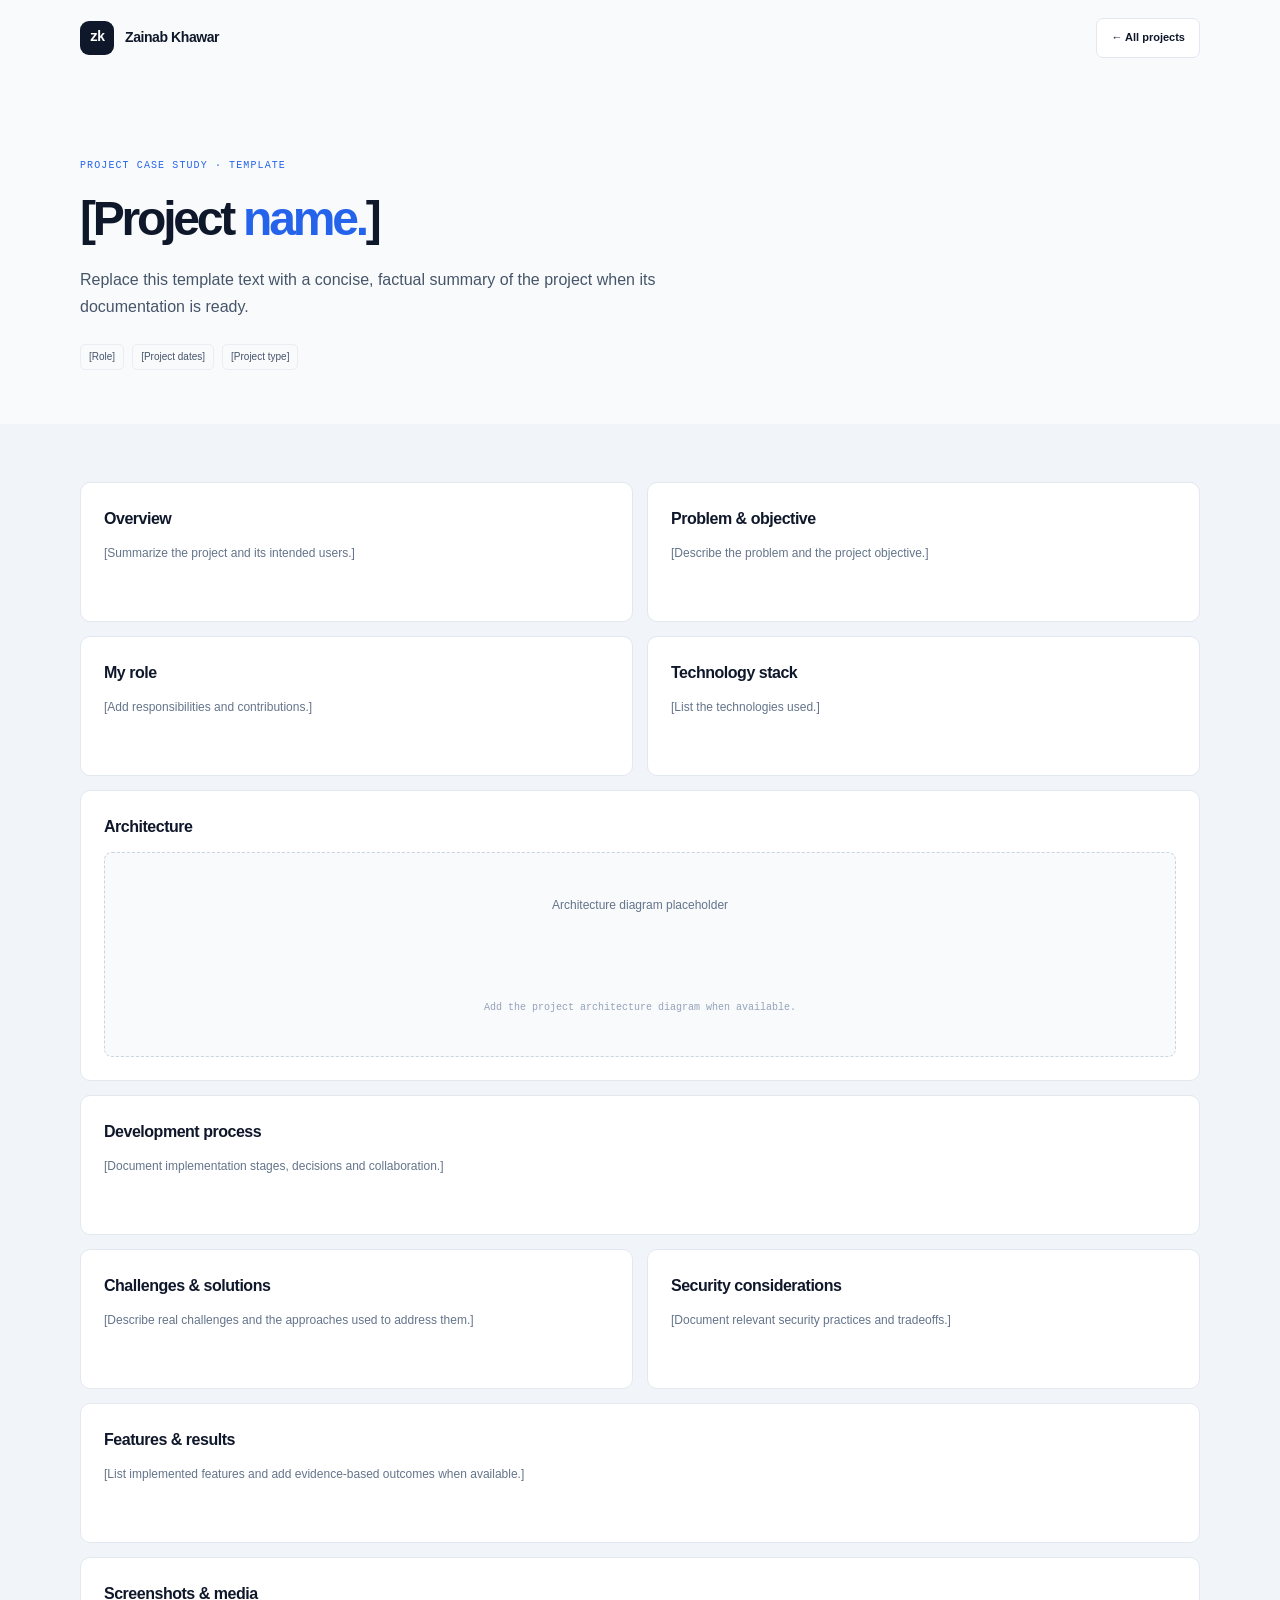
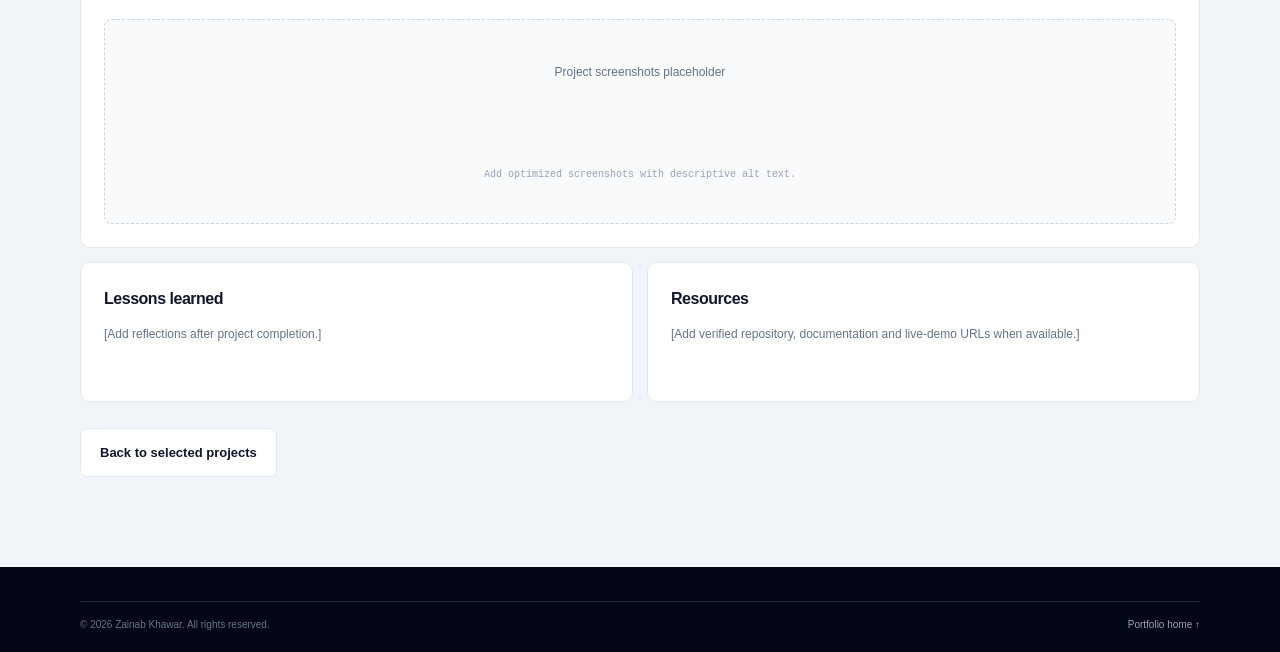
==== case-study-template.html @ e2bd28a9 "Add Zainab Khawar portfolio website" ====
<!doctype html>
<html lang="en">
  <head>
    <meta charset="UTF-8" /><meta name="viewport" content="width=device-width, initial-scale=1.0" />
    <meta name="robots" content="noindex" />
    <title>Project Case Study Template — Zainab Khawar</title>
    <link rel="stylesheet" href="styles.css" />
    <style>
      .case-hero{padding:82px 0 54px}.case-hero .section-title{max-width:820px}.case-lead{max-width:680px;margin:22px 0 0;color:var(--body);font-size:16px}.case-meta{display:flex;flex-wrap:wrap;gap:8px;margin-top:24px}.case-content{padding:58px 0 90px}.case-grid{display:grid;grid-template-columns:1fr 1fr;gap:14px}.case-block{min-height:140px;padding:23px;background:white;border:1px solid var(--line);border-radius:10px}.case-block h2{margin:0 0 12px;font-size:16px;letter-spacing:-.03em}.case-block p{margin:0;color:var(--muted);font-size:12px}.case-block.wide{grid-column:1/-1}.media-slot{display:grid;place-items:center;min-height:205px;border:1px dashed #cbd5e1;border-radius:8px;background:#f8fafc;color:#64748b;text-align:center;font-size:12px}.media-slot span{display:block;color:#94a3b8;font:10px var(--mono)}.case-footer{display:flex;gap:12px;margin-top:26px}@media(max-width:650px){.case-hero{padding:55px 0 36px}.case-content{padding:38px 0 60px}.case-grid{grid-template-columns:1fr}.case-block.wide{grid-column:auto}.case-footer{flex-wrap:wrap}}
    </style>
  </head>
  <body>
    <header class="site-header"><nav class="nav container" aria-label="Case study navigation"><a class="brand" href="index.html"><span class="brand-mark">zk</span><span>Zainab Khawar</span></a><a class="button button-small button-outline" href="index.html#projects">← All projects</a></nav></header>
    <main>
      <section class="case-hero"><div class="container"><p class="section-kicker">PROJECT CASE STUDY · TEMPLATE</p><h1 class="section-title">[Project <span>name.</span>]</h1><p class="case-lead">Replace this template text with a concise, factual summary of the project when its documentation is ready.</p><div class="case-meta"><span class="tag">[Role]</span><span class="tag">[Project dates]</span><span class="tag">[Project type]</span></div></div></section>
      <section class="case-content section-tint"><div class="container case-grid">
        <article class="case-block"><h2>Overview</h2><p>[Summarize the project and its intended users.]</p></article>
        <article class="case-block"><h2>Problem &amp; objective</h2><p>[Describe the problem and the project objective.]</p></article>
        <article class="case-block"><h2>My role</h2><p>[Add responsibilities and contributions.]</p></article>
        <article class="case-block"><h2>Technology stack</h2><p>[List the technologies used.]</p></article>
        <article class="case-block wide"><h2>Architecture</h2><div class="media-slot">Architecture diagram placeholder<span>Add the project architecture diagram when available.</span></div></article>
        <article class="case-block wide"><h2>Development process</h2><p>[Document implementation stages, decisions and collaboration.]</p></article>
        <article class="case-block"><h2>Challenges &amp; solutions</h2><p>[Describe real challenges and the approaches used to address them.]</p></article>
        <article class="case-block"><h2>Security considerations</h2><p>[Document relevant security practices and tradeoffs.]</p></article>
        <article class="case-block wide"><h2>Features &amp; results</h2><p>[List implemented features and add evidence-based outcomes when available.]</p></article>
        <article class="case-block wide"><h2>Screenshots &amp; media</h2><div class="media-slot">Project screenshots placeholder<span>Add optimized screenshots with descriptive alt text.</span></div></article>
        <article class="case-block"><h2>Lessons learned</h2><p>[Add reflections after project completion.]</p></article>
        <article class="case-block"><h2>Resources</h2><p>[Add verified repository, documentation and live-demo URLs when available.]</p></article>
      </div><div class="container case-footer"><a class="button button-outline" href="index.html#projects">Back to selected projects</a></div></section>
    </main>
    <footer class="site-footer"><div class="container footer-bottom"><span>© 2026 Zainab Khawar. All rights reserved.</span><a href="index.html">Portfolio home ↑</a></div></footer>
  </body>
</html>
---- styles.css ----
:root{--paper:#f8fafc;--white:#fff;--ink:#0f172a;--body:#475569;--muted:#64748b;--blue:#2563eb;--blue-dark:#1d4ed8;--indigo:#4f46e5;--line:#e2e8f0;--tint:#f1f5f9;--navy:#020617;--radius:14px;--shadow:0 12px 34px rgba(15,23,42,.055);--sans:"Inter",-apple-system,BlinkMacSystemFont,"Segoe UI",sans-serif;--mono:"DM Mono",ui-monospace,SFMono-Regular,monospace}
*{box-sizing:border-box}html{scroll-behavior:smooth;scroll-padding-top:88px}body{margin:0;background:var(--paper);color:var(--ink);font-family:var(--sans);font-size:15px;line-height:1.65;-webkit-font-smoothing:antialiased}a{color:inherit;text-decoration:none}button,input,textarea{font:inherit}button{color:inherit}.container{width:min(1120px,calc(100% - 48px));margin:0 auto}.section-shell{position:relative}.skip-link{position:fixed;top:-100px;left:16px;z-index:1000;background:var(--ink);color:white;padding:10px 16px;border-radius:6px}.skip-link:focus{top:12px}.site-header{height:76px;position:sticky;top:0;z-index:50;background:rgba(248,250,252,.86);border-bottom:1px solid transparent;backdrop-filter:blur(14px);transition:box-shadow .25s,border-color .25s}.site-header.is-scrolled{border-color:rgba(226,232,240,.8);box-shadow:0 5px 22px rgba(15,23,42,.04)}.nav{height:100%;display:flex;align-items:center;justify-content:space-between}.brand{display:inline-flex;align-items:center;gap:11px;font-size:14px;font-weight:700;letter-spacing:-.03em}.brand-mark{display:grid;place-items:center;width:34px;height:34px;background:var(--ink);border-radius:9px;color:white;font-family:var(--mono);font-size:14px;letter-spacing:-.09em}.nav-links{display:flex;align-items:center;gap:27px}.nav-links>a{position:relative;color:var(--body);font-size:12px;font-weight:550;transition:color .2s}.nav-links>a:after{position:absolute;content:"";height:1px;background:var(--blue);left:0;bottom:-6px;width:0;transition:width .2s}.nav-links>a:hover{color:var(--blue)}.nav-links>a:hover:after{width:100%}.menu-toggle{display:none}.button{display:inline-flex;justify-content:center;align-items:center;gap:15px;min-height:48px;padding:0 19px;border:1px solid transparent;border-radius:7px;font-size:13px;font-weight:600;cursor:pointer;transition:background .2s,border-color .2s,color .2s,transform .2s}.button:hover{transform:translateY(-2px)}.button:focus-visible,a:focus-visible,.menu-toggle:focus-visible,summary:focus-visible{outline:3px solid rgba(37,99,235,.45);outline-offset:3px}.button-primary{color:white;background:var(--blue);box-shadow:0 4px 11px rgba(37,99,235,.15)}.button-primary:hover{background:var(--blue-dark)}.button-outline{background:white;border-color:var(--line);color:var(--ink)}.button-outline:hover{border-color:#94a3b8;background:#f8fafc}.button-small{min-height:38px;padding:0 14px;font-size:11px}.hero{overflow:hidden;padding:83px 0 25px;background:radial-gradient(ellipse at 83% 38%,rgba(219,234,254,.34),transparent 40%),var(--paper)}.hero-grid{display:grid;grid-template-columns:1.04fr .96fr;align-items:center;gap:58px;min-height:480px}.eyebrow,.section-kicker,.meta-label,.visual-label,.visual-topline,.visual-footer,.hero-footnote,.timeline-date,.project-label,.project-art-index,.art-window-head,.chart-label,.achievement-year{font-family:var(--mono);font-size:10px;letter-spacing:.11em}.eyebrow{display:flex;align-items:center;gap:10px;color:#334155;font-weight:500}.status-dot{width:7px;height:7px;border-radius:50%;background:#22a06b;box-shadow:0 0 0 3px rgba(34,160,107,.12)}.eyebrow-divider{color:#cbd5e1}.intro{margin:36px 0 1px;color:var(--body);font-size:17px}.hero h1{margin:0;font-size:clamp(55px,6vw,76px);line-height:.99;letter-spacing:-.075em;font-weight:750}.hero h1 span{color:var(--blue)}.hero h2{margin:23px 0 12px;font-size:clamp(20px,2.1vw,26px);line-height:1.35;letter-spacing:-.045em;font-weight:600}.hero-description{max-width:520px;margin:0;color:var(--body);font-size:14px;line-height:1.8}.hero-actions{display:flex;flex-wrap:wrap;gap:11px;margin-top:26px}.social-links{display:flex;gap:24px;margin-top:26px}.social-links a{font-size:12px;font-weight:550;color:#334155}.social-links a span{padding-left:3px;color:#94a3b8}.social-links a:hover{color:var(--blue)}.hero-visual{position:relative;max-width:470px;width:100%;justify-self:end;background:#fff;border:1px solid #dbe3ee;border-radius:14px;box-shadow:0 22px 56px rgba(15,23,42,.09);overflow:hidden}.visual-topline{height:43px;border-bottom:1px solid #edf1f6;display:flex;align-items:center;justify-content:space-between;padding:0 18px;color:#64748b;letter-spacing:.015em;font-size:10px}.visual-topline>span:first-child{display:flex;gap:5px}.visual-topline i{width:7px;height:7px;border-radius:100%;background:#cbd5e1}.visual-topline i:first-child{background:#fca5a5}.visual-topline i:nth-child(2){background:#fcd34d}.visual-topline i:nth-child(3){background:#86efac}.mono{font-family:var(--mono);color:#94a3b8}.visual-content{padding:28px 29px 25px}.visual-label{color:#94a3b8;font-size:9px}.visual-code{padding:18px 0 20px;font-family:var(--mono);font-size:12px;line-height:2.05;color:#334155}.code-muted{color:#94a3b8}.code-purple{color:#7c3aed}.code-blue{color:#2563eb}.code-green{color:#059669}.code-orange{color:#c2410c}.visual-rule{height:1px;background:#edf1f6;margin-bottom:13px}.focus-grid{display:grid;grid-template-columns:1fr 1fr;gap:4px 19px}.focus-item{display:grid;grid-template-columns:28px 1fr auto;align-items:center;gap:9px;min-height:43px;border-bottom:1px solid #f1f5f9;font-size:10px;font-weight:550;color:#334155}.focus-item b{font-family:var(--mono);font-size:9px;font-weight:400;color:#94a3b8}.focus-icon{display:grid;place-items:center;width:25px;height:25px;border-radius:7px;background:#f1f5f9;color:#334155;font:500 9px var(--mono)}.icon-blue{background:#eff6ff;color:#2563eb}.icon-violet{background:#f5f3ff;color:#6d52c6}.icon-slate{background:#f1f5f9;color:#475569}.visual-footer{height:41px;display:flex;align-items:center;gap:8px;padding:0 17px;border-top:1px solid #edf1f6;font-size:9px;letter-spacing:0;color:#475569}.visual-footer .mono{margin-left:auto}.visual-footer .status-dot{width:6px;height:6px}.hero-footnote{display:flex;justify-content:space-between;margin-top:60px;color:#94a3b8;font-size:9px}.hero-footnote span:last-child span{color:var(--blue);margin-left:6px}.highlights{padding:19px 0 58px}.highlight-grid{display:grid;grid-template-columns:repeat(4,1fr);gap:12px}.highlight-card{position:relative;display:flex;align-items:center;gap:14px;min-height:88px;padding:16px 18px;background:white;border:1px solid var(--line);border-radius:10px;transition:transform .25s,box-shadow .25s}.highlight-card:hover,.skill-card:hover,.cert-card:hover{transform:translateY(-3px);box-shadow:var(--shadow)}.highlight-card strong{font-size:25px;letter-spacing:-.07em;color:var(--blue);white-space:nowrap}.highlight-card div{display:grid;gap:2px}.highlight-card b{font-size:11px;line-height:1.35}.highlight-card div span{font-size:9px;color:var(--muted)}.highlight-card>i{position:absolute;right:13px;top:12px;font-size:10px;color:#cbd5e1;font-style:normal}.section{padding:102px 0}.section-tint{background:#f1f5f9}.two-column{display:grid;grid-template-columns:.78fr 1.22fr;gap:100px}.section-kicker{margin:0 0 17px;color:var(--blue);font-size:10px}.section-title{margin:0;font-size:clamp(34px,4vw,46px);line-height:1.12;letter-spacing:-.067em;font-weight:700}.section-title span{color:var(--blue)}.section-lead{max-width:330px;margin-top:22px;color:var(--body);font-size:16px;line-height:1.7}.body-copy{margin:0 0 15px;color:var(--body);font-size:14px;line-height:1.85}.info-grid{display:grid;grid-template-columns:1fr 1fr;margin-top:27px;border-top:1px solid var(--line)}.info-item{display:grid;gap:4px;padding:15px 12px 13px 0;border-bottom:1px solid var(--line)}.meta-label{color:#94a3b8;font-size:9px}.info-item strong{font-size:12px;font-weight:600}.languages{display:flex;align-items:center;gap:22px;padding-top:16px}.languages>span:not(.meta-label){font-size:11px;font-weight:600}.languages small{display:block;color:var(--muted);font-size:10px;font-weight:400}.section-heading-row{display:flex;justify-content:space-between;align-items:end;gap:30px;margin-bottom:37px}.section-side-note{max-width:350px;margin:0 0 4px;color:var(--muted);font-size:12px;line-height:1.75}.skill-grid{display:grid;grid-template-columns:repeat(4,1fr);gap:13px}.skill-card{min-height:150px;padding:19px;background:white;border:1px solid var(--line);border-radius:11px;transition:transform .25s,box-shadow .25s}.skill-title{display:flex;align-items:center;gap:10px;margin-bottom:16px}.skill-icon{display:grid;place-items:center;width:29px;height:29px;background:#eff6ff;border-radius:7px;color:var(--blue);font:500 12px var(--mono)}.skill-title h3{margin:0;font-size:12px;letter-spacing:-.02em;font-weight:650}.skill-index{margin-left:auto;color:#cbd5e1;font:10px var(--mono)}.tag-list{display:flex;flex-wrap:wrap;gap:6px}.tag{display:inline-flex;align-items:center;padding:4px 8px;background:#f8fafc;border:1px solid #e9eef4;border-radius:5px;color:#475569;font-size:9px;line-height:1.35}.timeline{position:relative;margin-left:5px;padding-left:32px}.timeline:before{position:absolute;content:"";left:5px;top:6px;bottom:16px;width:1px;background:#dbe3ed}.timeline-entry{position:relative;display:grid;grid-template-columns:185px 1fr;gap:31px;padding-bottom:26px}.timeline-marker{position:absolute;top:3px;left:-32px;width:11px;height:11px;border:2px solid var(--blue);border-radius:50%;background:var(--paper);box-shadow:0 0 0 4px var(--paper)}.timeline-date{padding-top:4px;color:var(--muted);font-size:10px;letter-spacing:.025em;line-height:1.7}.experience-card{padding:23px 25px;background:white;border:1px solid var(--line);border-radius:11px}.experience-head{display:flex;justify-content:space-between;gap:15px}.experience-head h3{margin:0;font-size:17px;letter-spacing:-.035em}.company{margin:4px 0 0;color:var(--body);font-size:11px}.company span{margin:0 5px;color:#94a3b8}.experience-arrow{color:#94a3b8;font-size:15px}.experience-card ul{display:grid;gap:6px;margin:17px 0;padding-left:17px;color:var(--body);font-size:11px;line-height:1.7}.experience-card li::marker{color:#94a3b8}.experience-card .tag-list{margin-top:14px}.projects-grid{display:grid;grid-template-columns:1fr 1fr;gap:18px}.project-card{overflow:hidden;background:white;border:1px solid var(--line);border-radius:12px;transition:transform .25s,box-shadow .25s}.project-card:hover{transform:translateY(-3px);box-shadow:0 15px 36px rgba(15,23,42,.075)}.project-featured{grid-column:1/-1;display:grid;grid-template-columns:1.08fr .92fr}.project-art{position:relative;display:grid;place-items:center;min-height:185px;overflow:hidden;background:linear-gradient(140deg,#edf4fd,#f4f6fa 70%)}.project-featured .project-art{min-height:380px}.art-risk{background:linear-gradient(140deg,#eaf1fb,#f4f6fb 65%,#e9eef6)}.art-window{position:relative;width:78%;max-width:500px;padding:15px 16px 14px;border:1px solid rgba(148,163,184,.35);border-radius:8px;background:rgba(255,255,255,.94);box-shadow:0 16px 35px rgba(30,58,97,.1);transform:perspective(800px) rotateY(-6deg) rotateX(2deg)}.art-window-head{display:flex;justify-content:space-between;padding-bottom:12px;border-bottom:1px solid #edf1f6;font-size:7px;letter-spacing:.08em;color:#64748b}.art-window-head span:last-child{color:#16845c}.art-metrics{display:grid;grid-template-columns:1.2fr 1fr 1fr;gap:10px;margin-top:12px}.art-metrics>div{min-height:60px;padding:9px;background:#f8fafc;border:1px solid #edf1f6;border-radius:5px}.art-metrics small,.art-metrics b,.metric-caption{display:block}.art-metrics small{font:7px var(--mono);color:#94a3b8}.art-metrics b{margin:4px 0 0;font-size:13px;line-height:1.2;letter-spacing:-.04em}.art-metrics>div:first-child b{color:#b7791f;font-size:11px}.metric-caption{font-size:7px;color:#94a3b8}.metric-line{display:block;height:3px;margin-top:7px;border-radius:4px;background:#e2e8f0}.metric-line i{display:block;width:55%;height:100%;border-radius:4px;background:#e9b54a}.art-chart{margin-top:12px;padding:9px 10px 4px;border:1px solid #edf1f6;border-radius:5px}.chart-label{display:flex;justify-content:space-between;color:#64748b;font-size:7px;letter-spacing:.04em}.chart-label span{color:#94a3b8}.chart-bars{display:flex;align-items:end;gap:5px;height:65px;margin-top:8px;border-bottom:1px solid #e2e8f0;background:repeating-linear-gradient(to bottom,transparent 0,transparent 20px,#f1f5f9 21px)}.chart-bars i{flex:1;border-radius:2px 2px 0 0;background:linear-gradient(#7da6ec,#afc9f4);opacity:.85}.art-side-note{position:absolute;right:7%;top:26%;display:flex;align-items:center;gap:8px;padding:9px 12px;border:1px solid #e2e8f0;border-radius:6px;background:white;box-shadow:0 7px 18px rgba(15,23,42,.07);font-size:8px;color:#475569}.art-side-note b{color:#94a3b8;font-size:13px}.art-note-dot{width:6px;height:6px;border-radius:50%;background:#22a06b}.art-stamp,.project-art-index{position:absolute;right:17px;bottom:14px;color:#94a3b8;font-size:8px}.project-body{padding:19px 21px 21px}.project-featured .project-body{padding:29px 30px}.project-label{display:inline-flex;align-items:center;gap:7px;margin-bottom:13px;padding:6px 8px;border:1px solid #dbeafe;border-radius:4px;background:#eff6ff;color:#1d4ed8;font-size:8px}.project-label span{width:5px;height:5px;border-radius:50%;background:#2563eb}.project-subtitle{margin:0 0 3px;color:var(--blue);font-size:9px;font-weight:600;letter-spacing:.025em}.project-body h3{margin:0;font-size:19px;line-height:1.3;letter-spacing:-.045em}.project-featured .project-body h3{max-width:390px;font-size:23px}.project-description{margin:9px 0 13px;color:var(--body);font-size:11px;line-height:1.75}.project-featured .project-description{max-width:440px;font-size:12px}.project-tags{margin:13px 0}.project-features{display:grid;grid-template-columns:1fr 1fr;gap:8px 10px;margin-top:16px;padding-top:14px;border-top:1px solid #edf1f6}.project-features span{display:flex;gap:7px;color:#475569;font-size:9px;line-height:1.5}.project-features i{color:#16845c;font-style:normal}.project-assets{margin-top:18px;padding-top:13px;border-top:1px solid #edf1f6}.project-assets summary{display:flex;justify-content:space-between;cursor:pointer;color:#475569;font-size:10px;font-weight:600}.project-assets summary span{color:#2563eb}.project-assets p{margin:9px 0 0;color:var(--muted);font-size:10px;line-height:1.6}.project-links{display:flex;gap:15px;margin-top:15px}.project-link{font-size:10px;font-weight:600;color:var(--blue)}.project-link:hover{text-decoration:underline}.art-med{background:linear-gradient(145deg,#e9eff9,#f7f8fb)}.art-task{background:linear-gradient(145deg,#e8f0fc,#f7f8fb)}.art-savory{background:linear-gradient(145deg,#f6efe7,#faf8f5)}.art-racing{background:linear-gradient(145deg,#e9edf3,#f7f8fb)}.mini-window{position:relative;width:74%;max-width:300px;min-height:116px;padding:10px 12px 11px;border:1px solid rgba(148,163,184,.32);border-radius:7px;background:rgba(255,255,255,.9);box-shadow:0 12px 26px rgba(15,23,42,.08);transform:rotate(-2deg)}.mini-window-bar{display:flex;align-items:center;gap:4px;color:#94a3b8;font:7px var(--mono)}.mini-window-bar span{margin-right:auto}.mini-window-bar i{width:5px;height:5px;border-radius:50%;background:#dbe3ed}.mini-content{display:flex;align-items:center;gap:10px;margin-top:19px}.mini-symbol{display:grid;place-items:center;width:34px;height:34px;border:1px solid #dbeafe;border-radius:8px;background:#eff6ff;color:#2563eb;font:600 10px var(--mono)}.art-savory .mini-symbol{background:#fdf3e8;border-color:#f4dfc9;color:#b76e31}.mini-content>div{display:grid;gap:3px}.mini-content b{font-size:10px;letter-spacing:-.02em}.mini-content>div span{font-size:8px;color:#94a3b8}.mini-arrow{margin-left:auto;color:#94a3b8}.mini-bottom{display:flex;gap:5px;margin-top:14px}.mini-bottom i{height:3px;border-radius:3px;background:#e9eef4}.mini-bottom i:first-child{width:36%}.mini-bottom i:nth-child(2){width:22%}.mini-bottom i:nth-child(3){width:17%}.mini-bottom i:nth-child(4){width:12%}.project-art-index{font-size:7px}.projects-bottom{display:flex;align-items:center;justify-content:space-between;margin-top:27px}.education-layout{align-items:center}.education-card{position:relative;display:flex;gap:20px;align-items:flex-start;padding:27px;background:white;border:1px solid var(--line);border-radius:12px;box-shadow:0 7px 22px rgba(15,23,42,.03)}.education-icon{display:grid;place-items:center;flex:0 0 46px;height:46px;border:1px solid #dbeafe;border-radius:10px;background:#eff6ff;color:#2563eb;font:500 13px var(--mono)}.education-card .meta-label{margin:1px 0 8px}.education-card h3{margin:0;font-size:18px;line-height:1.45;letter-spacing:-.04em}.education-card p:not(.meta-label){margin:6px 0;color:var(--body);font-size:12px}.education-date{color:var(--muted);font:10px var(--mono)}.education-mark{position:absolute;right:24px;top:22px;color:#94a3b8}.cert-grid{display:grid;grid-template-columns:repeat(3,1fr);gap:11px}.cert-card{display:flex;align-items:center;gap:12px;min-height:84px;padding:14px;background:white;border:1px solid var(--line);border-radius:9px;transition:transform .25s,box-shadow .25s}.cert-icon{display:grid;place-items:center;flex:0 0 36px;height:36px;border-radius:8px;background:#f1f5f9;color:#475569;font:500 8px var(--mono)}.cert-card h3{margin:0;font-size:10px;line-height:1.45;font-weight:650}.cert-card p{margin:4px 0 0;color:var(--muted);font-size:9px}.cert-arrow{margin-left:auto;align-self:flex-start;color:#cbd5e1;font-size:11px}.achievement-section{padding:65px 0}.achievement-card{position:relative;display:flex;align-items:center;gap:22px;padding:26px 30px;background:linear-gradient(110deg,#fff,#f8faff);border:1px solid #dbe4f0;border-radius:12px}.achievement-icon{display:grid;place-items:center;flex:0 0 52px;height:52px;border:1px solid #f0ddb6;border-radius:11px;background:#fffbeb;color:#b7791f;font-size:24px}.achievement-card .section-kicker{margin-bottom:5px;font-size:9px}.achievement-card h2{margin:0;font-size:18px;letter-spacing:-.04em}.achievement-card h2 span{color:#475569;font-weight:500}.achievement-card p:last-child{margin:5px 0 0;color:var(--muted);font-size:11px}.achievement-year{margin-left:auto;color:#94a3b8}.contact-section{background:#f1f5f9}.contact-layout{display:grid;grid-template-columns:1fr .83fr;gap:90px;align-items:start}.contact-copy .section-title{max-width:530px}.contact-copy>.body-copy{max-width:475px;margin-top:19px}.contact-links{display:grid;gap:0;max-width:410px;margin-top:25px}.contact-links>a{display:flex;align-items:center;gap:13px;padding:13px 0;border-bottom:1px solid #dfe6ef}.contact-link-icon{display:grid;place-items:center;width:32px;height:32px;border:1px solid #dbe3ed;border-radius:7px;background:white;color:#334155;font-size:12px;font-weight:650}.contact-links>a>span:nth-child(2){display:grid;gap:1px;font-size:11px;font-weight:550}.contact-links small{color:#94a3b8;font:9px var(--mono);letter-spacing:.08em}.contact-links b{margin-left:auto;color:#94a3b8;font-size:12px}.contact-links>a:hover>span:nth-child(2),.contact-links>a:hover b{color:var(--blue)}.contact-form{display:grid;padding:25px;background:white;border:1px solid var(--line);border-radius:12px;box-shadow:0 10px 26px rgba(15,23,42,.045)}.form-heading{display:flex;align-items:center;justify-content:space-between;margin-bottom:16px}.form-heading h3{margin:0;font-size:16px;letter-spacing:-.035em}.form-heading span{color:#94a3b8;font-size:9px}.contact-form label{margin:9px 0 5px;color:#334155;font-size:10px;font-weight:600}.contact-form input,.contact-form textarea{width:100%;min-height:41px;padding:10px 11px;border:1px solid #dfe5ec;border-radius:6px;background:white;color:var(--ink);font-size:11px;outline:none;transition:border .15s,box-shadow .15s}.contact-form textarea{resize:vertical;min-height:93px}.contact-form input::placeholder,.contact-form textarea::placeholder{color:#a3afbf}.contact-form input:focus,.contact-form textarea:focus{border-color:#7da6ec;box-shadow:0 0 0 3px rgba(37,99,235,.1)}.submit-button{width:100%;margin-top:17px}.form-note{margin:10px 0 0;text-align:center;color:#94a3b8;font-size:9px}.site-footer{padding:34px 0 18px;background:var(--navy);color:white}.footer-main{display:grid;grid-template-columns:1fr 1.4fr 1fr;align-items:center;gap:25px;padding-bottom:25px}.footer-brand{justify-self:start}.footer-brand .brand-mark{background:#1e293b}.footer-main>p{margin:0;color:#94a3b8;font-size:10px}.footer-links{display:flex;justify-content:flex-end;gap:17px}.footer-links a,.footer-bottom{color:#cbd5e1;font-size:9px}.footer-links a:hover,.footer-bottom a:hover{color:white}.footer-bottom{display:flex;justify-content:space-between;padding-top:15px;border-top:1px solid #1e293b;color:#64748b}.footer-bottom a{color:#94a3b8}.reveal{opacity:0;transform:translateY(13px);transition:opacity .45s ease,transform .45s ease}.reveal.is-visible{opacity:1;transform:translateY(0)}
@media(max-width:980px){.nav-links{gap:17px}.nav-links>a{font-size:11px}.hero-grid{gap:36px}.two-column{gap:55px}.skill-grid{grid-template-columns:repeat(2,1fr)}.project-featured{grid-template-columns:1fr 1fr}.contact-layout{gap:48px}.highlight-card{padding:14px;gap:10px}}
@media(max-width:760px){html{scroll-padding-top:72px}.container{width:min(100% - 36px,560px)}.site-header{height:66px}.menu-toggle{display:flex;flex-direction:column;justify-content:center;gap:5px;width:42px;height:42px;border:1px solid var(--line);border-radius:7px;background:white}.menu-toggle span{width:16px;height:1.5px;margin:0 auto;background:var(--ink);transition:transform .2s}.menu-toggle[aria-expanded=true] span:first-child{transform:translateY(3.25px) rotate(45deg)}.menu-toggle[aria-expanded=true] span:last-child{transform:translateY(-3.25px) rotate(-45deg)}.nav-links{position:absolute;display:none;top:65px;left:0;right:0;padding:12px 18px 20px;border-bottom:1px solid var(--line);background:rgba(255,255,255,.98);box-shadow:0 14px 20px rgba(15,23,42,.07)}.nav-links.is-open{display:grid;grid-template-columns:1fr 1fr;gap:0 15px}.nav-links>a{padding:11px 4px;border-bottom:1px solid #f1f5f9;font-size:13px}.nav-links>a:after{display:none}.nav-links .button{grid-column:1/-1;margin-top:13px}.hero{padding:54px 0 20px}.hero-grid{grid-template-columns:1fr;gap:39px;min-height:0}.hero-copy{max-width:600px}.intro{margin-top:28px}.hero h1{font-size:clamp(57px,12vw,76px)}.hero h2{font-size:21px}.hero-description{font-size:13px}.hero-visual{justify-self:center;max-width:490px}.visual-content{padding:23px}.hero-footnote{margin-top:36px;font-size:8px}.highlights{padding:12px 0 43px}.highlight-grid{grid-template-columns:1fr 1fr;gap:9px}.highlight-card{min-height:80px}.highlight-card strong{font-size:22px}.section{padding:72px 0}.two-column{grid-template-columns:1fr;gap:25px}.section-lead{max-width:480px;margin:12px 0 0;font-size:14px}.section-heading-row{align-items:flex-start;flex-direction:column;gap:12px;margin-bottom:25px}.section-side-note{font-size:11px}.skill-grid{gap:9px}.skill-card{padding:15px;min-height:140px}.timeline-entry{grid-template-columns:1fr;gap:8px;padding-bottom:23px}.timeline-date{padding:0;font-size:9px}.experience-card{padding:18px}.project-featured{grid-template-columns:1fr}.project-featured .project-art{min-height:295px}.project-featured .project-body{padding:22px}.project-body{padding:17px}.cert-grid{grid-template-columns:1fr 1fr}.contact-layout{grid-template-columns:1fr;gap:34px}.contact-copy .section-title{max-width:470px}.contact-copy>.body-copy{font-size:13px}.contact-form{padding:21px}.footer-main{grid-template-columns:1fr 1fr;gap:15px}.footer-main>p{grid-column:1/-1;grid-row:2}.footer-links{gap:12px}.achievement-section{padding:44px 0}.achievement-card{padding:20px;gap:15px}.achievement-card h2{font-size:16px}.achievement-year{font-size:8px}}
@media(max-width:430px){.container{width:calc(100% - 30px)}.hero{padding-top:44px}.eyebrow{font-size:8px;gap:7px}.hero h1{font-size:57px}.hero h2{font-size:19px}.desktop-break{display:none}.hero-actions{gap:8px}.hero-actions .button{min-height:45px;padding:0 13px;font-size:11px}.social-links{gap:19px}.hero-footnote{gap:15px;font-size:7px;letter-spacing:.06em}.visual-content{padding:19px}.visual-code{font-size:10px}.focus-item{font-size:9px;gap:6px}.highlight-card{padding:12px 10px}.highlight-card strong{font-size:20px}.highlight-card b{font-size:10px}.highlight-card div span{font-size:8px}.section{padding:62px 0}.section-title{font-size:35px}.info-grid{grid-template-columns:1fr 1fr}.languages{flex-wrap:wrap;gap:12px 19px}.languages .meta-label{flex-basis:100%}.skill-grid{grid-template-columns:1fr 1fr}.skill-title{gap:6px}.skill-title h3{font-size:10px}.skill-card{padding:12px}.tag{font-size:8px;padding:4px 6px}.timeline{padding-left:25px}.timeline-marker{left:-25px}.timeline:before{left:5px}.timeline-entry{gap:7px}.experience-head h3{font-size:15px}.experience-card ul{font-size:10px}.project-featured .project-art{min-height:255px}.art-window{width:84%;padding:12px}.art-side-note{right:3%;font-size:7px}.project-features{gap:7px}.project-features span{font-size:8px}.projects-bottom{align-items:flex-start;gap:10px}.projects-bottom .button{min-height:40px;padding:0 11px;font-size:10px}.projects-bottom .meta-label{max-width:120px;line-height:1.6}.education-card{gap:13px;padding:20px}.education-card h3{font-size:15px}.education-icon{flex-basis:39px;height:39px}.cert-grid{grid-template-columns:1fr}.cert-card{min-height:68px}.achievement-card{align-items:flex-start;gap:11px}.achievement-icon{flex-basis:41px;height:41px;font-size:19px}.achievement-card h2{font-size:14px}.achievement-card h2 span{display:block;font-size:12px}.achievement-card p:last-child{font-size:9px}.footer-main{grid-template-columns:1fr}.footer-brand{grid-column:1}.footer-links{justify-content:flex-start;grid-row:3}.footer-main>p{grid-row:2}.footer-bottom{font-size:8px}}
@media(prefers-reduced-motion:reduce){*,*:before,*:after{scroll-behavior:auto!important;transition-duration:.01ms!important;animation-duration:.01ms!important;animation-iteration-count:1!important}.reveal{opacity:1;transform:none}}
@media print{.site-header,.hero-actions,.social-links,.hero-footnote,.contact-form,.projects-bottom,.site-footer,.skip-link,.project-links{display:none!important}body{background:white;font-size:11px}.hero{padding:20px 0}.hero-grid{min-height:0;grid-template-columns:1fr 1fr;gap:20px}.hero h1{font-size:46px}.hero h2{font-size:17px}.hero-visual{box-shadow:none}.section{padding:28px 0;break-inside:avoid}.container{width:100%}.projects-grid{grid-template-columns:1fr 1fr}.project-featured{grid-column:1/-1}.project-featured .project-art{min-height:240px}.reveal{opacity:1;transform:none}.contact-layout{grid-template-columns:1fr}.contact-section{padding-bottom:15px}.achievement-section{padding:20px 0}}

/* Readability and consistency refinements */
body{font-size:16px}
.nav-links>a{font-size:12px}
.hero-description{font-size:15px;line-height:1.8}
.hero h2{max-width:570px}
.section{padding-top:108px;padding-bottom:108px}
.section-title{font-size:clamp(36px,4vw,48px)}
.section-lead{font-size:17px}
.body-copy{font-size:15px}
.section-side-note{font-size:13px}
.highlight-card{min-height:94px;padding:17px 18px}
.highlight-card strong{font-size:27px}
.highlight-card b{font-size:12px}
.highlight-card div span{font-size:10px}
.skill-card{min-height:158px;padding:20px}
.skill-title h3{font-size:13px}
.tag{font-size:10px;padding:5px 8px}
.timeline-entry{grid-template-columns:198px 1fr}
.timeline-date{font-size:11px}
.experience-card{padding:25px 27px}
.experience-head h3{font-size:19px}
.company{font-size:12px}
.experience-card ul{font-size:13px;gap:7px}
.project-body{padding:21px 23px 23px}
.project-featured .project-body{padding:31px 33px}
.project-body h3{font-size:21px}
.project-featured .project-body h3{max-width:470px;font-size:clamp(20px,2.1vw,25px);line-height:1.28}
.project-description{font-size:13px;line-height:1.75}
.project-featured .project-description{font-size:14px}
.project-subtitle{font-size:10px}
.project-features span{font-size:11px}
.project-assets summary,.project-assets p,.project-link{font-size:11px}
.cert-card{min-height:90px;padding:15px}
.cert-card h3{font-size:12px}
.cert-card p{font-size:10px}
.education-card h3{font-size:20px}
.contact-links>a>span:nth-child(2){font-size:12px}
.contact-form{padding:28px}
.contact-form label{font-size:11px}
.contact-form input,.contact-form textarea{font-size:13px}
.form-note{font-size:10px}
.footer-main>p,.footer-links a,.footer-bottom{font-size:10px}
.button{min-height:49px}
.button-small{min-height:40px}
.art-overview{display:grid;gap:5px;margin-top:14px;padding:14px;background:#f8fafc;border:1px solid #edf1f6;border-radius:5px}
.art-overview>span{color:#94a3b8;font:7px var(--mono);letter-spacing:.08em}
.art-overview>b{font-size:12px;letter-spacing:-.02em;color:#334155}
.art-overview>p{margin:0;color:#64748b;font-size:9px}
.art-chart{margin-top:10px;padding:10px}
.workflow-steps{display:flex;align-items:center;gap:7px;margin-top:11px}
.workflow-steps span{flex:1;padding:8px 5px;border:1px solid #e2e8f0;border-radius:4px;background:#f8fafc;text-align:center;color:#475569;font-size:8px;white-space:nowrap}
.workflow-steps i{width:5px;height:5px;flex:0 0 5px;border-top:1px solid #94a3b8;border-right:1px solid #94a3b8;transform:rotate(45deg)}
.art-controls{display:flex;flex-wrap:wrap;gap:6px;margin-top:9px}
.art-controls span{padding:4px 7px;border:1px solid #e2e8f0;border-radius:4px;color:#64748b;font:7px var(--mono)}
@media(max-width:980px){.timeline-entry{grid-template-columns:180px 1fr}}
@media(max-width:760px){.section{padding-top:78px;padding-bottom:78px}.timeline-entry{grid-template-columns:1fr}.project-featured .project-body{padding:25px}.highlight-card{min-height:84px}.project-description{font-size:12px}}
@media(max-width:430px){.section{padding-top:66px;padding-bottom:66px}.body-copy{font-size:14px}.section-title{font-size:36px}.highlight-card b{font-size:10px}.highlight-card div span{font-size:8px}.tag{font-size:9px}.experience-card ul{font-size:11px}.project-featured .project-body{padding:21px}.project-featured .project-body h3{font-size:20px}.project-description{font-size:11px}.project-featured .project-description{font-size:12px}.project-features span{font-size:9px}.workflow-steps{gap:3px}.workflow-steps span{font-size:7px;padding:7px 2px}.workflow-steps i{width:4px;height:4px;flex-basis:4px}}
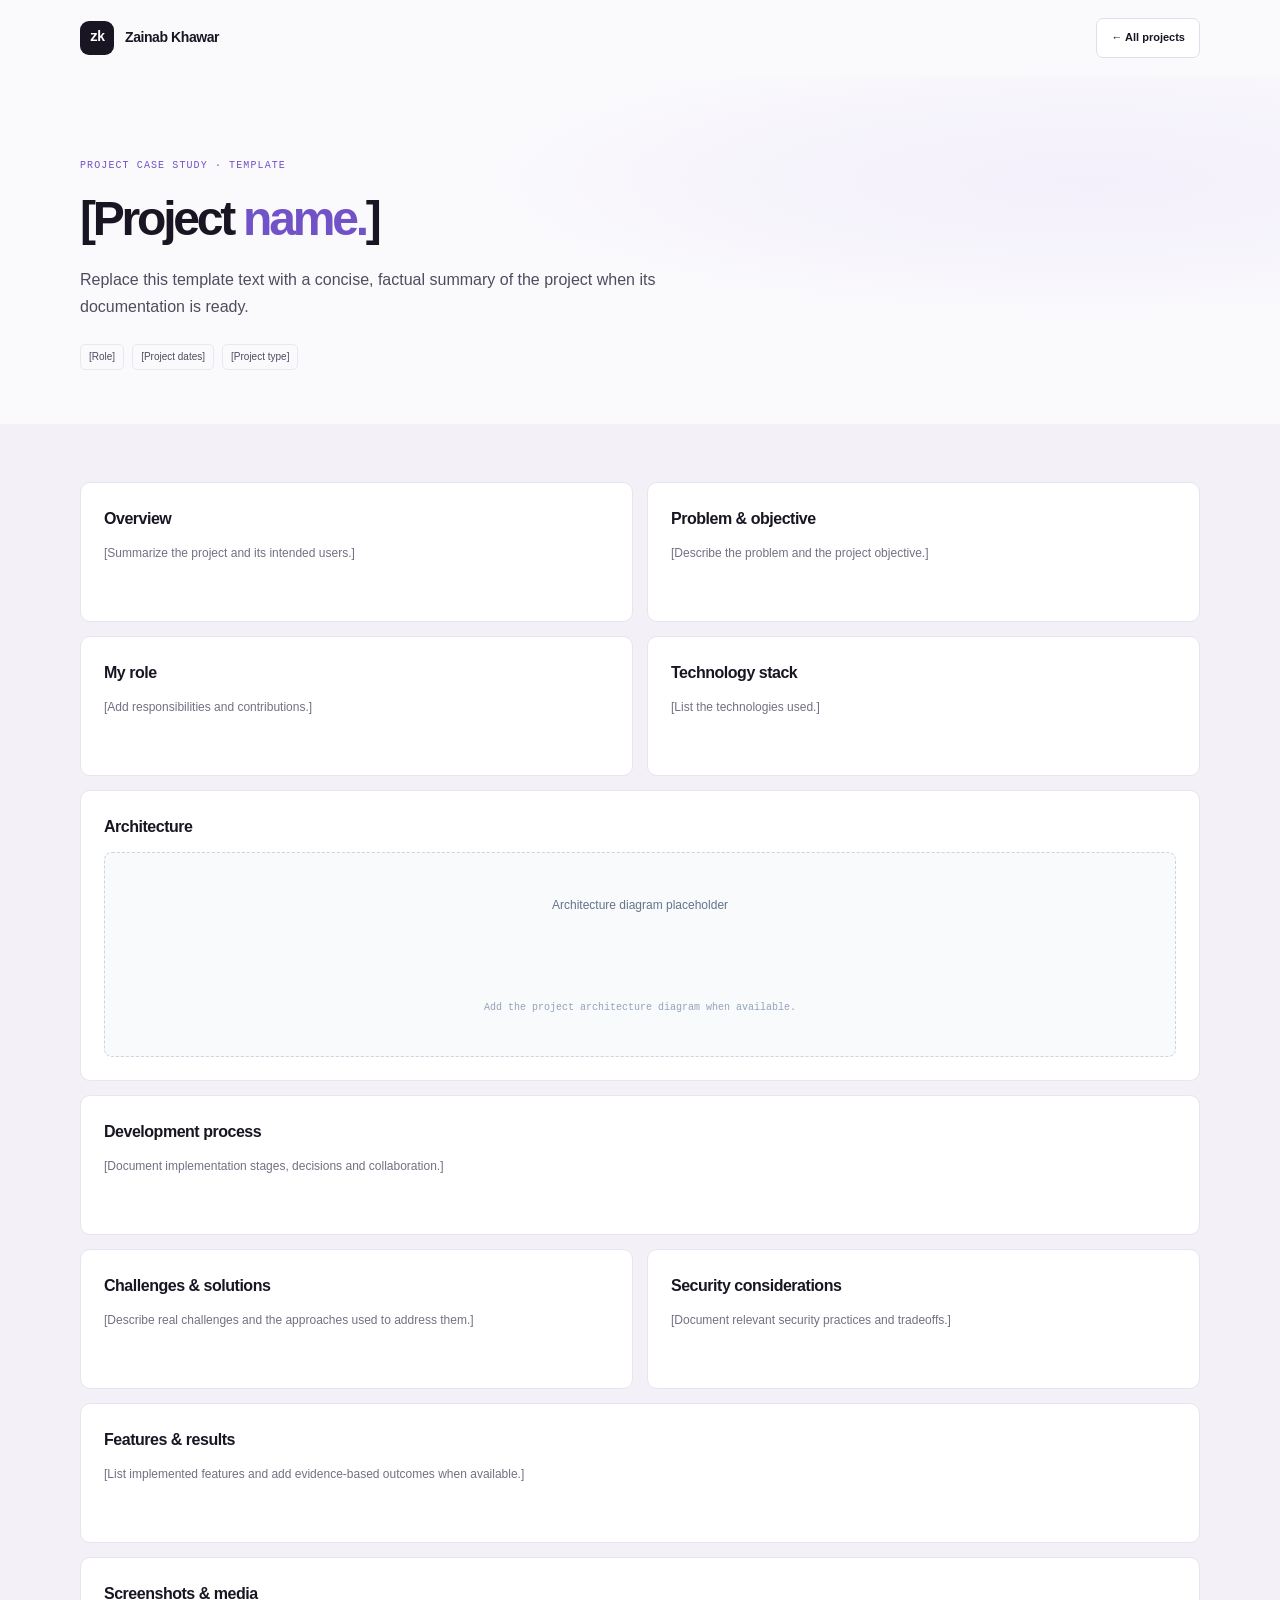
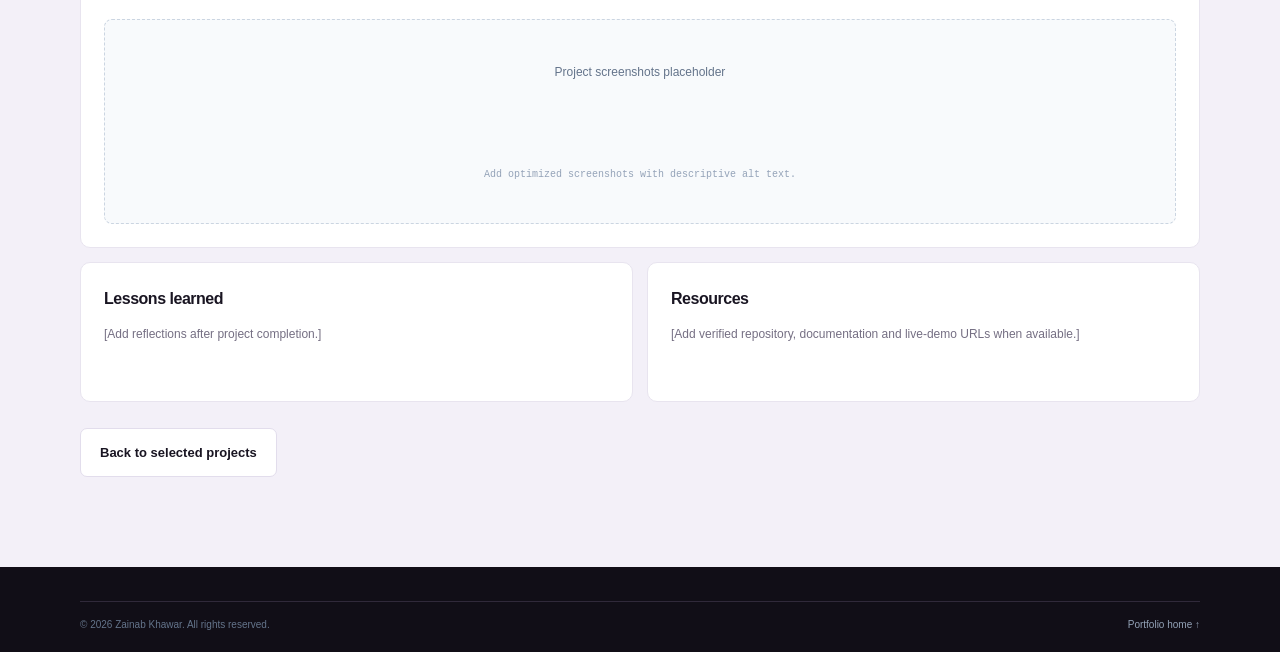
==== commit d1dbc8f8: "Apply violet ink and white portfolio theme" ====
--- a/case-study-template.html
+++ b/case-study-template.html
@@ -4,7 +4,7 @@
     <meta charset="UTF-8" /><meta name="viewport" content="width=device-width, initial-scale=1.0" />
     <meta name="robots" content="noindex" />
     <title>Project Case Study Template — Zainab Khawar</title>
-    <link rel="stylesheet" href="styles.css" />
+    <link rel="stylesheet" href="styles.css" /><link rel="stylesheet" href="palette.css" />
     <style>
       .case-hero{padding:82px 0 54px}.case-hero .section-title{max-width:820px}.case-lead{max-width:680px;margin:22px 0 0;color:var(--body);font-size:16px}.case-meta{display:flex;flex-wrap:wrap;gap:8px;margin-top:24px}.case-content{padding:58px 0 90px}.case-grid{display:grid;grid-template-columns:1fr 1fr;gap:14px}.case-block{min-height:140px;padding:23px;background:white;border:1px solid var(--line);border-radius:10px}.case-block h2{margin:0 0 12px;font-size:16px;letter-spacing:-.03em}.case-block p{margin:0;color:var(--muted);font-size:12px}.case-block.wide{grid-column:1/-1}.media-slot{display:grid;place-items:center;min-height:205px;border:1px dashed #cbd5e1;border-radius:8px;background:#f8fafc;color:#64748b;text-align:center;font-size:12px}.media-slot span{display:block;color:#94a3b8;font:10px var(--mono)}.case-footer{display:flex;gap:12px;margin-top:26px}@media(max-width:650px){.case-hero{padding:55px 0 36px}.case-content{padding:38px 0 60px}.case-grid{grid-template-columns:1fr}.case-block.wide{grid-column:auto}.case-footer{flex-wrap:wrap}}
     </style>
--- a/palette.css
+++ b/palette.css
@@ -0,0 +1,90 @@
+:root{
+  --paper:#faf9fc;
+  --white:#ffffff;
+  --ink:#191522;
+  --body:#514b5f;
+  --muted:#756f83;
+  --blue:#7152c7;
+  --blue-dark:#5e42b5;
+  --indigo:#8b5cf6;
+  --line:#e8e4ef;
+  --tint:#f3f0f8;
+  --navy:#110e17;
+  --shadow:0 12px 34px rgba(35,20,65,.07);
+}
+body{background:var(--paper);color:var(--ink)}
+.section-tint,.contact-section{background:var(--tint)}
+.site-header{background:rgba(250,249,252,.9)}
+.site-header.is-scrolled{border-color:rgba(232,228,239,.9);box-shadow:0 5px 22px rgba(25,21,34,.055)}
+.brand-mark{background:#191522}
+.button-primary{background:#7152c7;box-shadow:0 4px 12px rgba(113,82,199,.19)}
+.button-primary:hover{background:#5e42b5}
+.button-outline{border-color:#e2ddec;background:#fff;color:#191522}
+.button-outline:hover{border-color:#c7b9e2;background:#faf8fd}
+.button:focus-visible,a:focus-visible,.menu-toggle:focus-visible,summary:focus-visible{outline-color:rgba(113,82,199,.48)}
+.hero{background:radial-gradient(ellipse at 83% 38%,rgba(232,224,250,.45),transparent 40%),var(--paper)}
+.hero h1 span,.section-title span,.section-kicker,.project-subtitle,.project-link,.projects-bottom .button:hover,.hero-footnote span:last-child span{color:#7152c7}
+.status-dot{background:#8063ce;box-shadow:0 0 0 3px rgba(113,82,199,.13)}
+.eyebrow-divider{color:#d2c9e0}
+.hero-visual{border-color:#e5dfee;box-shadow:0 22px 56px rgba(35,20,65,.09)}
+.visual-topline,.visual-footer,.visual-rule{border-color:#eeeaf3}
+.visual-topline i,.visual-topline i:first-child,.visual-topline i:nth-child(2),.visual-topline i:nth-child(3){background:#c6b7e5}
+.visual-topline i:nth-child(2){background:#a992d8}
+.visual-topline i:nth-child(3){background:#8c76c1}
+.code-purple,.code-blue{color:#7152c7}
+.code-green{color:#7256bf}
+.code-orange{color:#6a4cb8}
+.focus-icon,.skill-icon,.cert-icon{background:#f2eef9;color:#6549ad}
+.icon-blue,.icon-violet{background:#f0eafb;color:#684daf}
+.icon-slate{background:#f1eff5;color:#514b5f}
+.highlight-card{border-color:#e8e4ef;box-shadow:0 3px 12px rgba(35,20,65,.025)}
+.highlight-card strong{color:#7152c7}
+.skill-card,.experience-card,.project-card,.education-card,.cert-card,.contact-form{border-color:#e8e4ef}
+.skill-card:hover,.cert-card:hover,.highlight-card:hover{box-shadow:0 12px 30px rgba(35,20,65,.08)}
+.tag{background:#faf9fc;border-color:#ebe7f1;color:#514b5f}
+.timeline:before{background:#ddd6e9}
+.timeline-marker{border-color:#7152c7;background:var(--paper);box-shadow:0 0 0 4px var(--paper)}
+.project-art,.art-risk,.art-med,.art-task,.art-savory,.art-racing{background:linear-gradient(145deg,#f0ecf8,#f8f7fb 70%,#ece7f4)}
+.art-window,.mini-window{border-color:rgba(145,126,183,.26);box-shadow:0 15px 34px rgba(45,31,75,.1)}
+.art-window-head span:last-child{color:#7152c7}
+.art-overview,.art-metrics>div,.art-chart{background:#fbfaff;border-color:#ebe6f3}
+.art-overview>span,.art-metrics small{color:#847a96}
+.art-overview>b,.art-metrics b{color:#282334}
+.art-overview>p,.metric-caption{color:#756f83}
+.metric-line{background:#ebe6f3}
+.metric-line i{background:#9278d1}
+.chart-bars{border-color:#e8e4ef;background:repeating-linear-gradient(to bottom,transparent 0,transparent 20px,#f0edf5 21px)}
+.chart-bars i{background:linear-gradient(#886bc9,#c0b2e6)}
+.workflow-steps span,.art-controls span{background:#fbfaff;border-color:#e8e3f0;color:#514b5f}
+.workflow-steps i{border-color:#8063ce}
+.art-side-note{border-color:#e8e4ef;box-shadow:0 7px 18px rgba(35,20,65,.08)}
+.art-note-dot{background:#8063ce}
+.project-label{background:#f3effb;border-color:#e3daf5;color:#6549ad}
+.project-label span{background:#7152c7}
+.project-assets summary span,.project-features i{color:#7152c7}
+.mini-symbol{background:#f2eef9;border-color:#e4ddf1;color:#6549ad}
+.art-savory .mini-symbol{background:#f2eef9;border-color:#e4ddf1;color:#6549ad}
+.mini-window-bar i{background:#d9d2e5}
+.mini-bottom i{background:#ece8f2}
+.education-icon{background:#f2eef9;border-color:#e4ddf1;color:#6549ad}
+.cert-icon{background:#f2eef9;color:#6549ad}
+.achievement-card{background:linear-gradient(110deg,#fff,#f9f7fc);border-color:#e4deed}
+.achievement-icon{background:#f2eef9;border-color:#e4ddf1;color:#6549ad;filter:grayscale(1)}
+.contact-links>a{border-color:#e2ddec}
+.contact-link-icon{border-color:#e8e4ef;color:#6549ad}
+.contact-links>a:hover>span:nth-child(2),.contact-links>a:hover b{color:#7152c7}
+.contact-form input:focus,.contact-form textarea:focus{border-color:#a38dd8;box-shadow:0 0 0 3px rgba(113,82,199,.12)}
+.site-footer{background:#110e17}
+.footer-brand .brand-mark{background:#2a2337}
+.footer-bottom{border-color:#30293a}
+.reveal{transition:opacity .45s ease,transform .45s ease}
+.toolbar button{background:#7152c7}
+.resume .eyebrow,.resume section h2,.resume .stack,.resume .contact a{color:#7152c7}
+.resume section h2{border-color:#e8e4ef}
+.resume-head{border-color:#191522}
+.resume footer{border-color:#e8e4ef}
+.case-hero{background:radial-gradient(ellipse at 85% 30%,rgba(232,224,250,.4),transparent 40%),var(--paper)}
+.case-block{border-color:#e8e4ef}
+.media-slot{border-color:#d3c8e7;background:#faf9fc}
+@media(prefers-reduced-motion:reduce){.reveal{opacity:1;transform:none}}
+@media print{.resume section h2,.resume .eyebrow,.resume .stack{color:#4a356f!important}.resume{color:#191522}}
